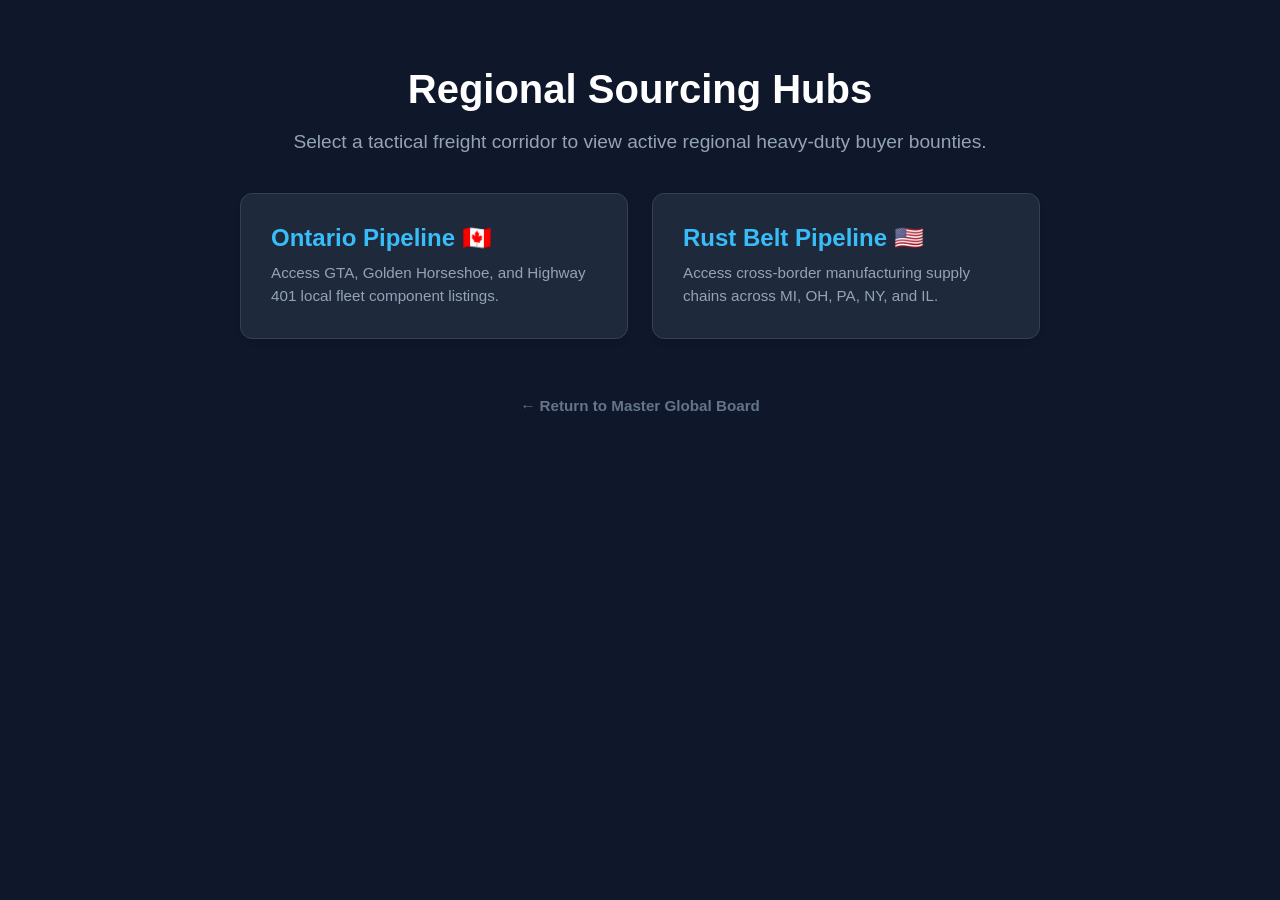
==== regions/index.html @ bfb61681 "Add regional sourcing hubs HTML page" ====
<!DOCTYPE html>
<html lang="en">
<head>
    <meta charset="UTF-8">
    <meta name="viewport" content="width=device-width, initial-scale=1.0">
    <title>TruckPartsXL | Regional Sourcing Hubs</title>
    <style>
        body { font-family: -apple-system, BlinkMacSystemFont, "Segoe UI", Roboto, sans-serif; background: #0f172a; color: #f8fafc; margin: 0; padding: 40px 20px; text-align: center; }
        .container { max-width: 800px; margin: 0 auto; }
        h1 { font-size: 2.5rem; margin-bottom: 10px; color: #fff; font-weight: 800; }
        p { color: #94a3b8; font-size: 1.2rem; margin-bottom: 40px; }
        .menu-grid { display: grid; grid-template-columns: repeat(auto-fit, minmax(280px, 1fr)); gap: 24px; }
        .menu-card { background: #1e293b; border: 1px solid #334155; border-radius: 12px; padding: 30px; text-decoration: none; color: #fff; transition: all 0.2s ease; text-align: left; box-shadow: 0 4px 6px -1px rgba(0,0,0,0.1); }
        .menu-card:hover { transform: translateY(-4px); border-color: #38bdf8; background: #1e293b; box-shadow: 0 10px 15px -3px rgba(56, 189, 248, 0.1); }
        .menu-card h2 { margin: 0 0 10px 0; font-size: 1.5rem; color: #38bdf8; }
        .menu-card p { margin: 0; font-size: 0.95rem; color: #94a3b8; line-height: 1.5; }
        .back-btn { display: inline-block; margin-top: 40px; color: #64748b; text-decoration: none; font-size: 0.95rem; font-weight: 600; transition: color 0.15s; }
        .back-btn:hover { color: #94a3b8; }
    </style>
</head>
<body>
    <div class="container">
        <h1>Regional Sourcing Hubs</h1>
        <p>Select a tactical freight corridor to view active regional heavy-duty buyer bounties.</p>
        
        <div class="menu-grid">
            <a href="ontario.html" class="menu-card">
                <h2>Ontario Pipeline 🇨🇦</h2>
                <p>Access GTA, Golden Horseshoe, and Highway 401 local fleet component listings.</p>
            </a>
            
            <a href="rust-belt.html" class="menu-card">
                <h2>Rust Belt Pipeline 🇺🇸</h2>
                <p>Access cross-border manufacturing supply chains across MI, OH, PA, NY, and IL.</p>
            </a>
        </div>
        
        <br>
        <a href="../board.html" class="back-btn">← Return to Master Global Board</a>
    </div>
</body>
</html>
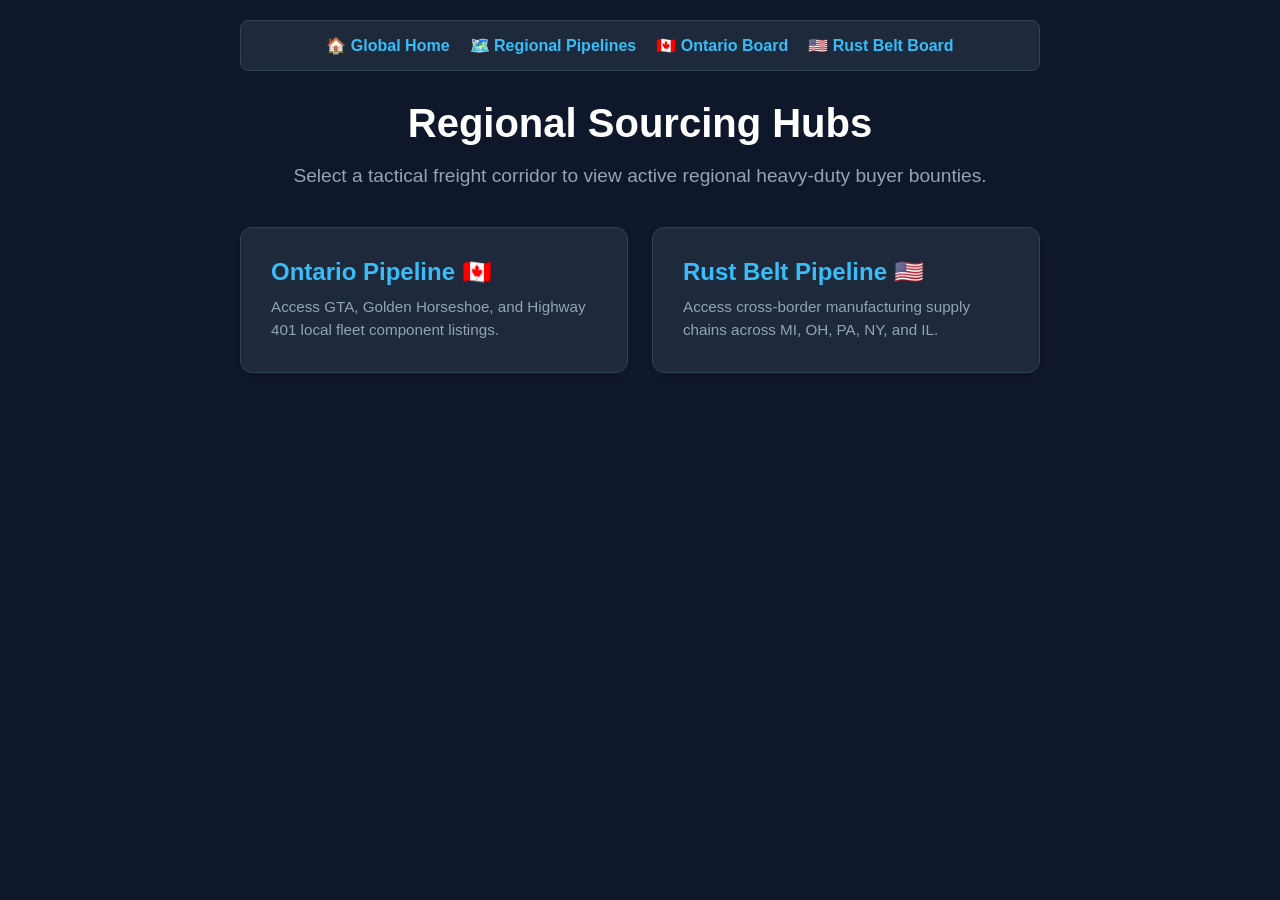
==== commit 28b8ffe6: "Refactor styles and navigation in index.html Updated styles and navigation in the regional sourcing " ====
--- a/regions/index.html
+++ b/regions/index.html
@@ -5,23 +5,34 @@
     <meta name="viewport" content="width=device-width, initial-scale=1.0">
     <title>TruckPartsXL | Regional Sourcing Hubs</title>
     <style>
-        body { font-family: -apple-system, BlinkMacSystemFont, "Segoe UI", Roboto, sans-serif; background: #0f172a; color: #f8fafc; margin: 0; padding: 40px 20px; text-align: center; }
+        body { font-family: -apple-system, BlinkMacSystemFont, "Segoe UI", Roboto, sans-serif; background: #0f172a; color: #f8fafc; margin: 0; padding: 20px; text-align: center; }
         .container { max-width: 800px; margin: 0 auto; }
-        h1 { font-size: 2.5rem; margin-bottom: 10px; color: #fff; font-weight: 800; }
-        p { color: #94a3b8; font-size: 1.2rem; margin-bottom: 40px; }
+        
+        /* Universal Navigation Style */
+        nav { background: #1e293b; padding: 15px; border-radius: 8px; margin-bottom: 30px; display: flex; gap: 20px; justify-content: center; border: 1px solid #334155; }
+        nav a { color: #38bdf8; text-decoration: none; font-weight: bold; font-size: 1rem; }
+        nav a:hover { text-decoration: underline; color: #7dd3fc; }
+
+        h1 { font-size: 2.5rem; margin-top: 20px; margin-bottom: 10px; color: #fff; font-weight: 800; }
+        p.desc { color: #94a3b8; font-size: 1.2rem; margin-bottom: 40px; }
         .menu-grid { display: grid; grid-template-columns: repeat(auto-fit, minmax(280px, 1fr)); gap: 24px; }
         .menu-card { background: #1e293b; border: 1px solid #334155; border-radius: 12px; padding: 30px; text-decoration: none; color: #fff; transition: all 0.2s ease; text-align: left; box-shadow: 0 4px 6px -1px rgba(0,0,0,0.1); }
         .menu-card:hover { transform: translateY(-4px); border-color: #38bdf8; background: #1e293b; box-shadow: 0 10px 15px -3px rgba(56, 189, 248, 0.1); }
         .menu-card h2 { margin: 0 0 10px 0; font-size: 1.5rem; color: #38bdf8; }
         .menu-card p { margin: 0; font-size: 0.95rem; color: #94a3b8; line-height: 1.5; }
-        .back-btn { display: inline-block; margin-top: 40px; color: #64748b; text-decoration: none; font-size: 0.95rem; font-weight: 600; transition: color 0.15s; }
-        .back-btn:hover { color: #94a3b8; }
     </style>
 </head>
 <body>
     <div class="container">
+        <nav>
+            <a href="../board.html">🏠 Global Home</a>
+            <a href="index.html">🗺️ Regional Pipelines</a>
+            <a href="ontario.html">🇨🇦 Ontario Board</a>
+            <a href="rust-belt.html">🇺🇸 Rust Belt Board</a>
+        </nav>
+
         <h1>Regional Sourcing Hubs</h1>
-        <p>Select a tactical freight corridor to view active regional heavy-duty buyer bounties.</p>
+        <p class="desc">Select a tactical freight corridor to view active regional heavy-duty buyer bounties.</p>
         
         <div class="menu-grid">
             <a href="ontario.html" class="menu-card">
@@ -34,9 +45,6 @@
                 <p>Access cross-border manufacturing supply chains across MI, OH, PA, NY, and IL.</p>
             </a>
         </div>
-        
-        <br>
-        <a href="../board.html" class="back-btn">← Return to Master Global Board</a>
     </div>
 </body>
 </html>
